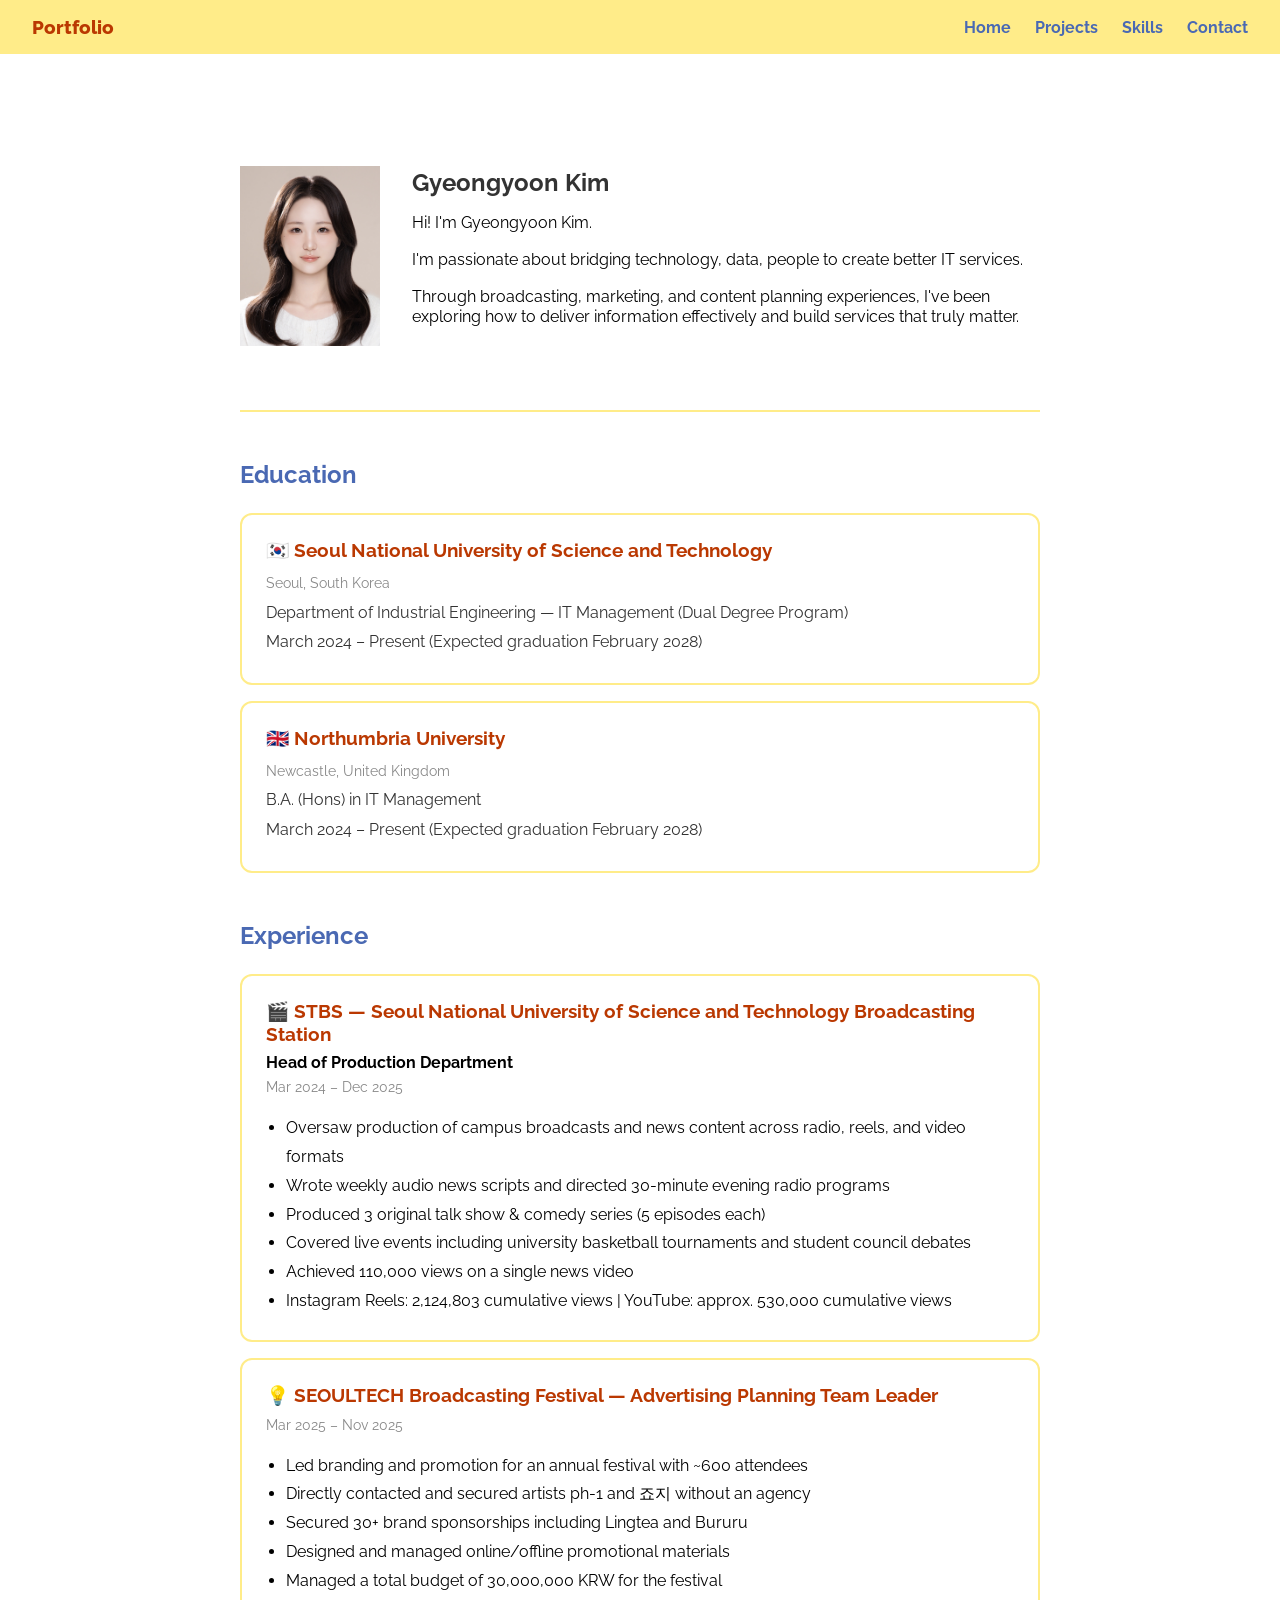
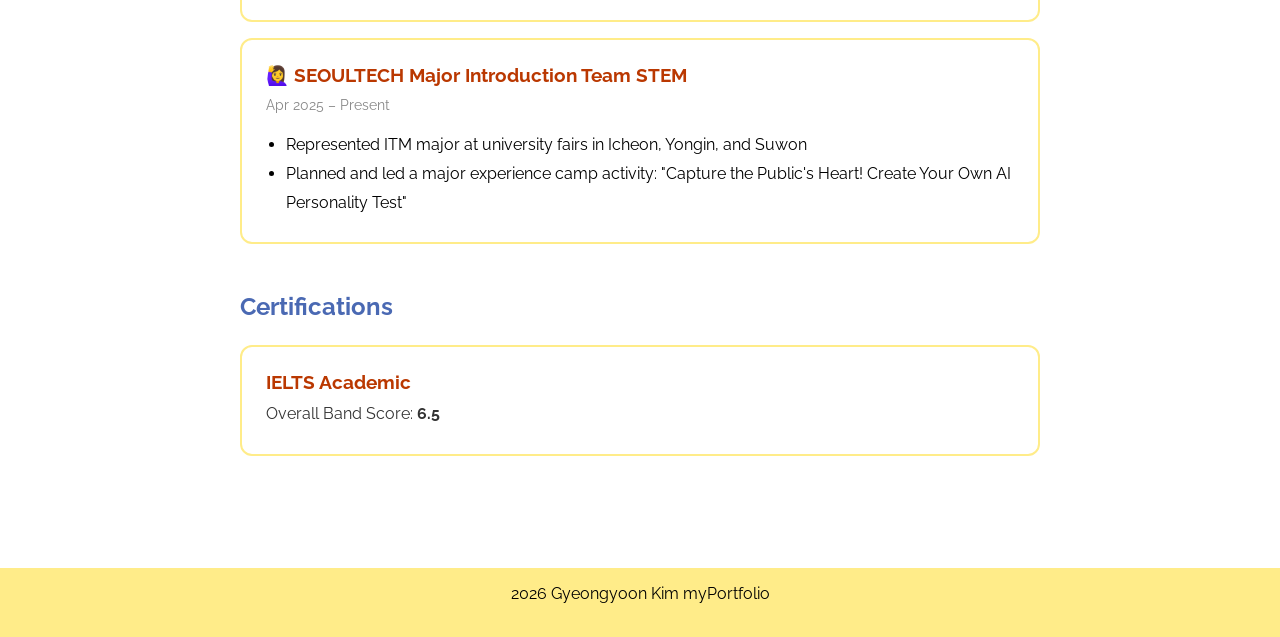
==== index.html @ 22a639b1 "Initial commit: Base files carried over from Assignment 1 for Assignment 2 enhancements" ====
<!DOCTYPE html>
<html lang ="en">

<head>
    <meta charset="UTF-8">
    <meta name="viewport" content="width=device-width, initial-scale=1.0">
    <title>myPortfolio</title>
    <link rel="stylesheet" href="css/style.css">
    <link rel="preconnect" href="https://fonts.googleapis.com">
    <link rel="preconnect" href="https://fonts.gstatic.com" crossorigin>
    <link href="https://fonts.googleapis.com/css2?family=Raleway:ital,wght@0,100..900;1,100..900&display=swap" rel="stylesheet">
</head>

<body>
    <header>
        <nav>
            <a href="index.html" class="nav-logo">Portfolio</a>
            <ul>
                <li><a href="index.html">Home</a></li>
                <li><a href="projects.html">Projects</a></li>
                <li><a href="skills.html">Skills</a></li>
                <li><a href="contact.html">Contact</a></li>
            </ul>
        </nav>

    </header>

    
    <main>
        <section class="hero">
            <img src="assets/images/profile.png" alt="Gyeongyoon Kim">
            <div>
                <h1>Gyeongyoon Kim</h1>
                <p>Hi! I'm Gyeongyoon Kim.</p>
                <p>I'm passionate about bridging technology, data, people to create better IT services.</p>
                <p>Through broadcasting, marketing, and content planning experiences, I've been exploring how to deliver information effectively and build services that truly matter.</p>
            </div>
        </section>
        <section class="education">
            <h2>Education</h2>
    
            <div class="edu-card">
               <h3>🇰🇷 Seoul National University of Science and Technology</h3>
               <p><span class="location">Seoul, South Korea</span></p>
               <p>Department of Industrial Engineering — IT Management (Dual Degree Program)</p>
               <p>March 2024 – Present (Expected graduation February 2028)</p>
            </div>

             <div class="edu-card">
               <h3>🇬🇧 Northumbria University</h3>
               <p><span class="location">Newcastle, United Kingdom</span></p>
               <p>B.A. (Hons) in IT Management</p>
               <p>March 2024 – Present (Expected graduation February 2028)</p>
            </div>
        </section>

        <section class="experience">
            <h2>Experience</h2>

            <div class="exp-card">
                <h3>🎬 STBS — Seoul National University of Science and Technology Broadcasting Station</h3>
                <p class="role">Head of Production Department</p>
                <p><span class="location">Mar 2024 – Dec 2025</span></p>
                <ul>
                    <li>Oversaw production of campus broadcasts and news content across radio, reels, and video formats</li>
                    <li>Wrote weekly audio news scripts and directed 30-minute evening radio programs</li>
                    <li>Produced 3 original talk show & comedy series (5 episodes each)</li>
                    <li>Covered live events including university basketball tournaments and student council debates</li>
                    <li>Achieved 110,000 views on a single news video</li>
                    <li>Instagram Reels: 2,124,803 cumulative views | YouTube: approx. 530,000 cumulative views</li>
                </ul>
            </div>

            <div class="exp-card">
                <h3>💡 SEOULTECH Broadcasting Festival — Advertising Planning Team Leader</h3>
                <p><span class="location">Mar 2025 – Nov 2025</span></p>
                <ul>
                    <li>Led branding and promotion for an annual festival with ~600 attendees</li>
                    <li>Directly contacted and secured artists ph-1 and 죠지 without an agency</li>
                    <li>Secured 30+ brand sponsorships including Lingtea and Bururu</li>
                    <li>Designed and managed online/offline promotional materials</li>
                    <li>Managed a total budget of 30,000,000 KRW for the festival</li>
                </ul>
            </div>

            <div class="exp-card">
                <h3>🙋‍♀️ SEOULTECH Major Introduction Team STEM</h3>
                <p><span class="location">Apr 2025 – Present</span></p>
                <ul>
                    <li>Represented ITM major at university fairs in Icheon, Yongin, and Suwon</li>
                    <li>Planned and led a major experience camp activity: "Capture the Public's Heart! Create Your Own AI Personality Test"</li>
                </ul>
            </div>

        </section>

        <section class="certifications">
            <h2>Certifications</h2>

            <div class="edu-card">
                <h3>IELTS Academic</h3>
                <p>Overall Band Score: <strong>6.5</strong></p>
            </div>

        </section>


    </main>
    <footer>
        <p>2026 Gyeongyoon Kim myPortfolio</p>

    </footer>
</body>

</html>
---- css/style.css ----
:root {
    --primary-color: #BA3801;
    --accent-color: #4A69B3;
    --highlight-color: #FFEC89;
    --text-color: #333333;
    --bg-color: #ffffff;
}


* {
    margin: 0;
    padding: 0;

}

body {
    font-family: 'Raleway'
}


nav {
    background-color: var(--highlight-color);
    padding: 16px 32px;
    display: flex;
    justify-content: space-between;
    align-items: center;
}

nav ul {
    display: flex;
    list-style: none;
    gap: 24px;
}

nav a {
    text-decoration: none;
    color: var(--accent-color);
    font-weight: bold;
}

.nav-logo {
    font-weight: 800;
    font-size: 1.2rem;
    color: var(--primary-color);
    text-decoration: none;
}

main {
    max-width: 800px;
    margin: 0 auto;
    padding: 48px 24px;
}

footer {
    background-color: var(--highlight-color);
    text-align: center;
    padding: 16px;
    margin-top: 48px;
}

nav a:hover {
    color: var(--primary-color);
}

h1 {
    color: var(--text-color);
    margin-bottom: 16px;
}




.hero {
    display: flex;
    align-items: center;
    gap: 32px;
    padding: 64px 0;
    border-bottom: 2px solid var(--highlight-color);
}

.hero img {
    width: 150px;
    height: 180px;
    object-fit: cover;
    
}

p {
    line-height: 1.3;
    margin-bottom: 16px;
}

.education {
    margin-top: 48px;
}

.education h2 {
    color: var(--accent-color);
    margin-bottom: 24px;
}

.edu-card {
    border: 2px solid var(--highlight-color);
    border-radius: 12px;
    padding: 24px;
    margin-bottom: 16px;
}

.edu-card h3 {
    color: var(--primary-color);
    margin-bottom: 8px;
}

.edu-card p {
    color: var(--text-color);
    line-height: 1.6;
    margin-bottom: 4px;
}

.location {
    color: #888888;
    font-size: 14px;
}

.experience {
    margin-top: 48px;
}

.experience h2 {
    color: var(--accent-color);
    margin-bottom: 24px;
}

.exp-card {
    border: 2px solid var(--highlight-color);
    border-radius: 12px;
    padding: 24px;
    margin-bottom: 16px;
}

.exp-card h3 {
    color: var(--primary-color);
    margin-bottom: 8px;
}

.exp-card ul {
    margin-top: 8px;
    padding-left: 20px;
}

.exp-card li {
    line-height: 1.8;
}

.role {
    font-weight: bold;
    margin-bottom: 4px;
}

.certifications {
    margin-top: 48px;
}

.certifications h2 {
    color: var(--accent-color);
    margin-bottom: 24px;
}

/*project.html*/
.projects-grid {
    display: grid;
    grid-template-columns: repeat(2, 1fr);
    gap: 24px;
    margin-top: 32px;
}

.project-card {
    border: 1.3px solid var(--highlight-color);
    border-radius: 12px;
    overflow: hidden;
}

.project-card img {
    width: 100%;
    height: 200px;
    object-fit: cover;
}

.project-placeholder {
    width: 100%;
    height: 200px;
    background-color: var(--highlight-color);
}

.project-info {
    padding: 16px;
}

.project-info h3 {
    color: var(--text-color);
    margin-bottom: 8px;
}

.project-info p {
    color: #888888;
    line-height: 1.6;
}


/* Contact Form*/
form {
    display: flex;
    flex-direction: column;
    gap: 8px;
    max-width: 560px;
}

form label {
    font-weight: 700;
    color: var(--text-color);
    margin-top: 8px;
}

form input[type="text"],
form input[type="email"],
form textarea {
    padding: 12px 16px;
    border: 2px solid var(--highlight-color);
    border-radius: 8px;
    font-family: 'Raleway', sans-serif;
    font-size: 15px;
    color: var(--text-color);
    outline: none;
    transition: border-color 0.2s;
}

form input[type="text"]:focus,
form input[type="email"]:focus,
form textarea:focus {
    border-color: var(--accent-color);
}

form textarea {
    height: 160px;
    resize: vertical;
}

form input[type="submit"] {
    margin-top: 8px;
    padding: 12px;
    background-color: var(--accent-color);
    color: white;
    border: none;
    border-radius: 8px;
    font-family: 'Raleway', sans-serif;
    font-size: 15px;
    font-weight: 700;
    cursor: pointer;
    transition: background-color 0.2s;
}

form input[type="submit"]:hover {
    background-color: var(--primary-color);
}


/* Skills */
.skill-section {
    margin-top: 40px;
}

.skill-section h2 {
    color: var(--accent-color);
    margin-bottom: 16px;
}

.skill-tags {
    display: flex;
    flex-wrap: wrap;
    gap: 10px;
}

.tag {
    background-color: var(--highlight-color);
    color: var(--text-color);
    padding: 8px 18px;
    border-radius: 999px;
    font-weight: 600;
    font-size: 14px;
}


@media (min-width: 481px) and (max-width: 768px) {
    
    nav {
        flex-direction: column;
        align-items: center;
        gap: 12px;
    }    
    
    
    nav ul {
        gap: 16px;
    }

    main {
        padding: 40px 20px;
    }

    .hero {
        flex-direction: column;
        align-items: flex-start;
        gap: 20px;
        padding: 48px 0;
    }

    .hero img {
        width: 120px;
        height: 144px;
    }

    .projects-grid {
        grid-template-columns: 1fr;
        gap: 16px;
    }
}

@media (max-width: 480px) {
    nav ul {
        flex-direction: column;
        align-items: flex-start;
        gap: 8px;
    }

    h1 {
        font-size: 24px;
    }

    main {
        padding: 24px 12px;
    }

    .hero {
        flex-direction: column;
        align-items: center;
        text-align: center;
        padding: 32px 0;
    }
    
    .hero img {
        width: 100px;
        height: 120px;
    }

    .projects-grid {
        grid-template-columns: 1fr;
    }
}
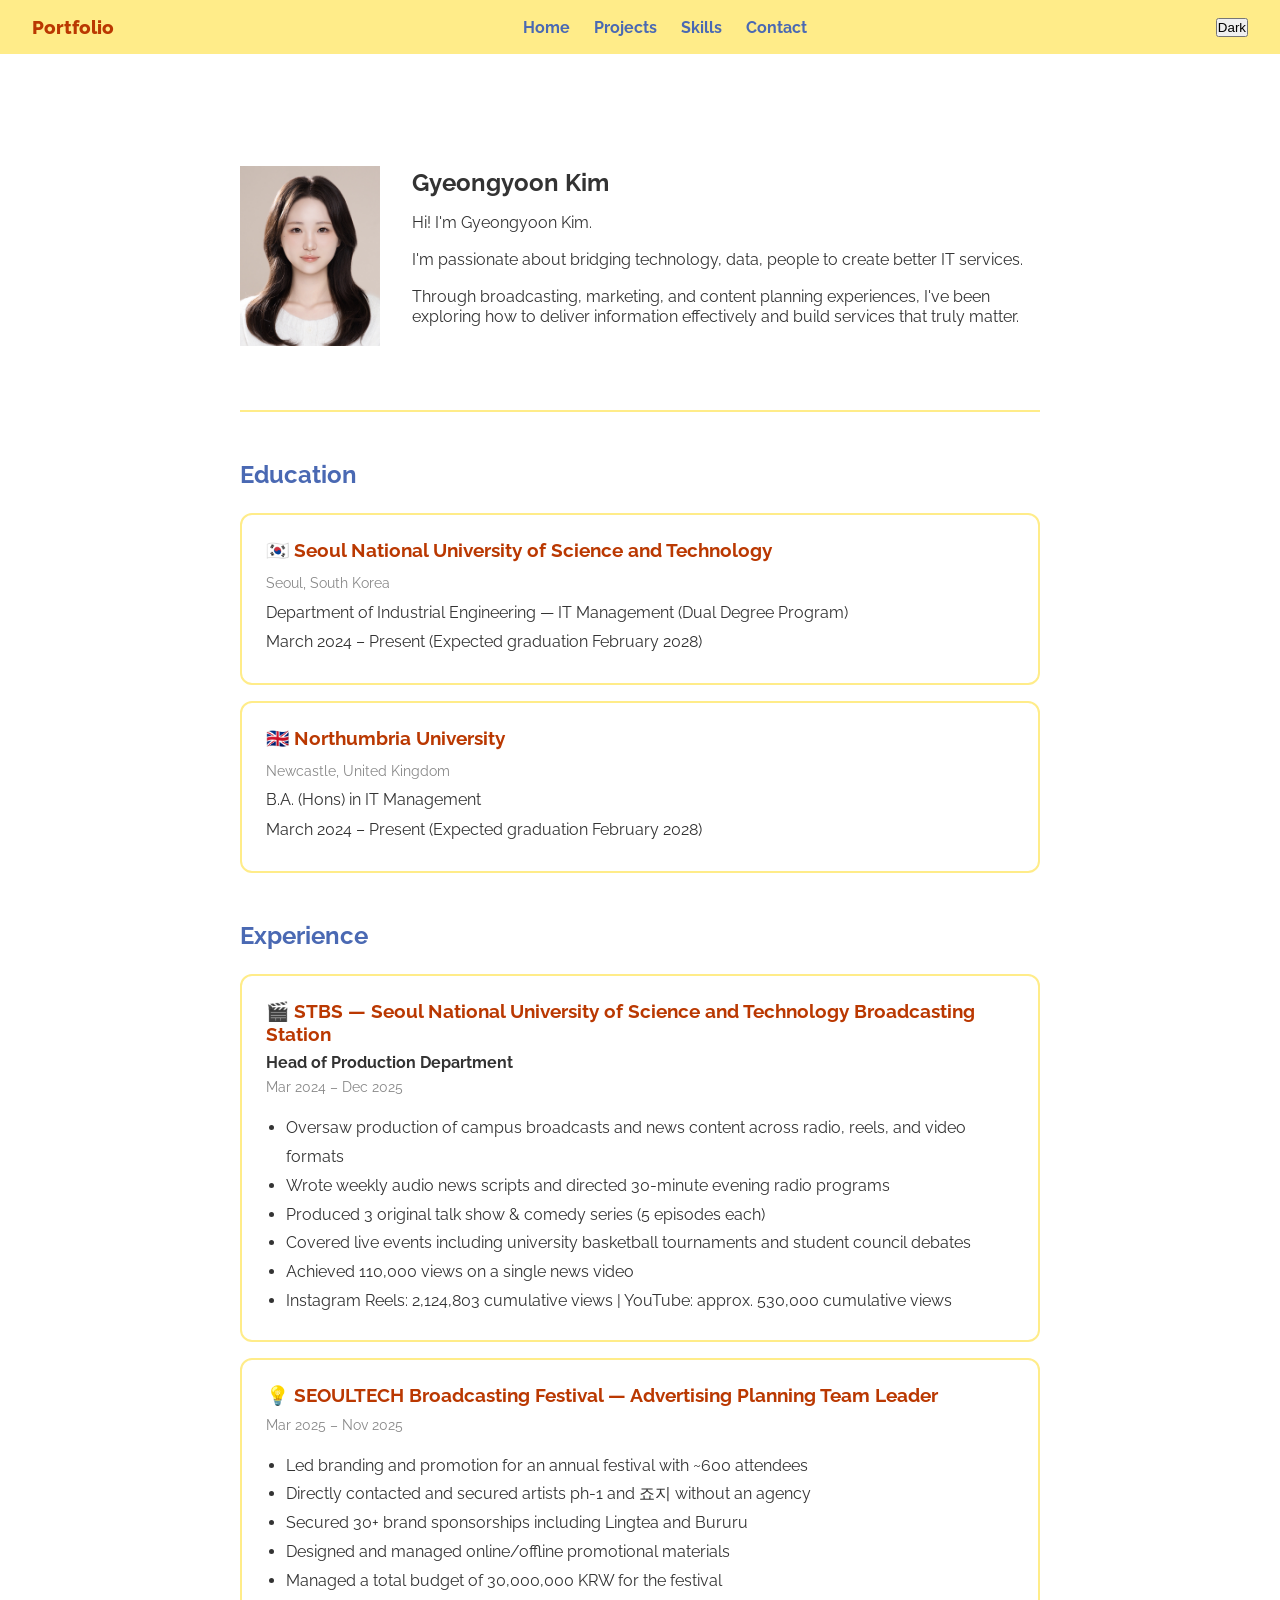
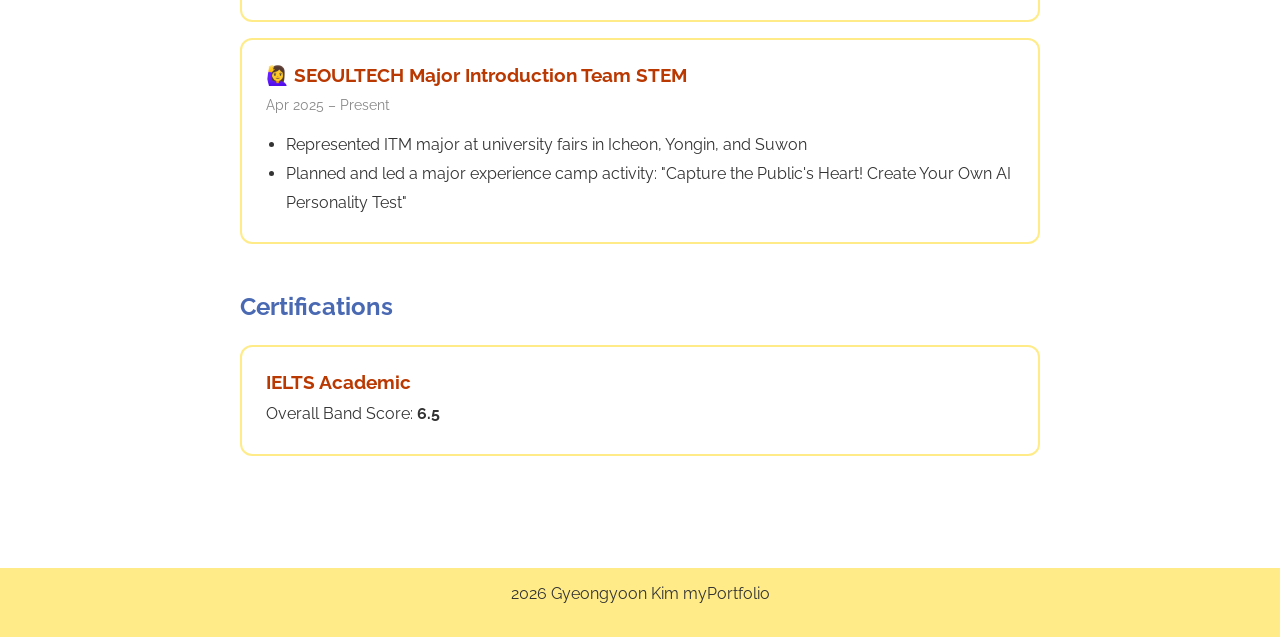
==== commit 57a20d66: "feat: add theme switcher with dark mode toggle" ====
--- a/index.html
+++ b/index.html
@@ -21,6 +21,7 @@
                 <li><a href="skills.html">Skills</a></li>
                 <li><a href="contact.html">Contact</a></li>
             </ul>
+            <button id="theme-toggle" onclick="toggleTheme()">Dark</button>
         </nav>
 
     </header>
@@ -110,6 +111,7 @@
         <p>2026 Gyeongyoon Kim myPortfolio</p>
 
     </footer>
+    <script src="theme.js"></script>
 </body>
 
 </html>
--- a/css/style.css
+++ b/css/style.css
@@ -6,6 +6,13 @@
     --bg-color: #ffffff;
 }
 
+body.dark-mode {
+    --primary-color: #ff6b35;
+    --accent-color: #7b9fd4;
+    --highlight-color: #2a2a2a;
+    --text-color: #e0e0e0;
+    --bg-color: #121212;
+}
 
 * {
     margin: 0;
@@ -14,7 +21,10 @@
 }
 
 body {
-    font-family: 'Raleway'
+    font-family: 'Raleway';
+    background-color: var(--bg-color);
+    color: var(--text-color);
+    transition: background-color 0.3s, color 0.3s;
 }
 
 
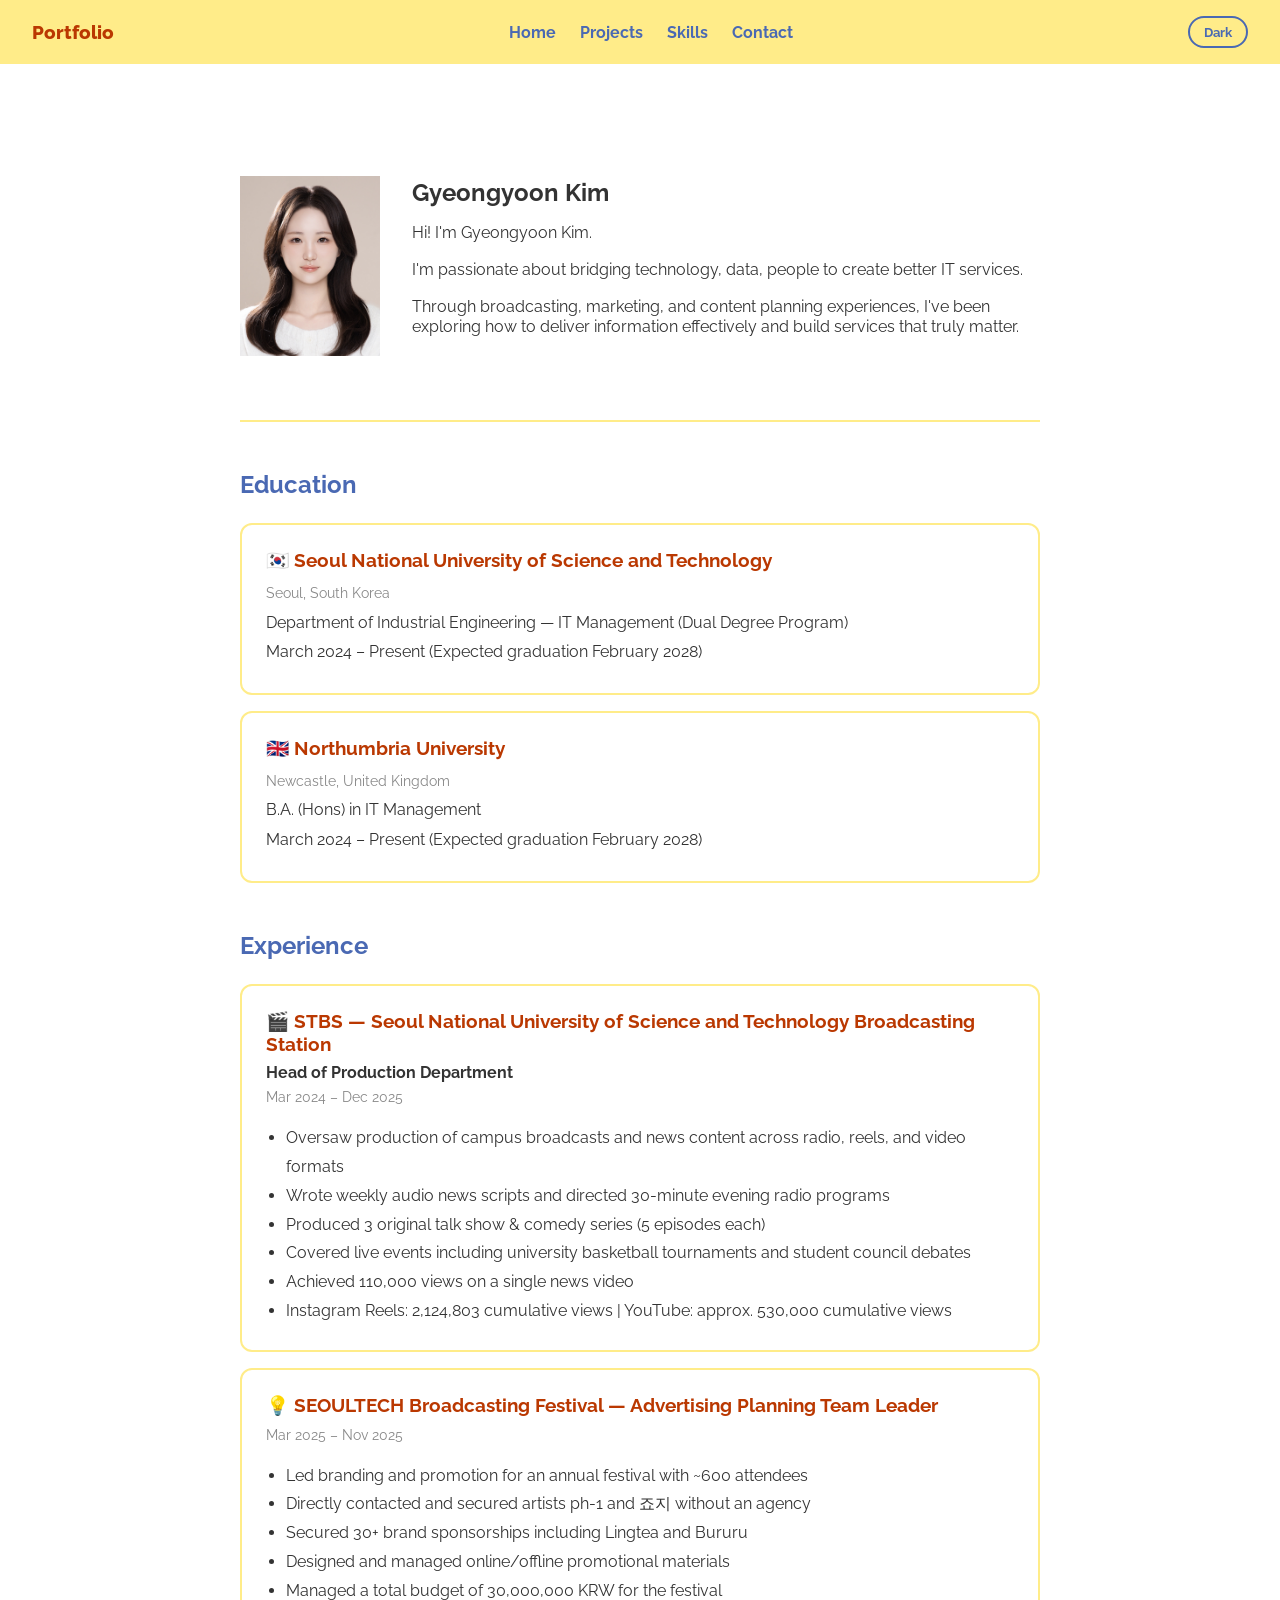
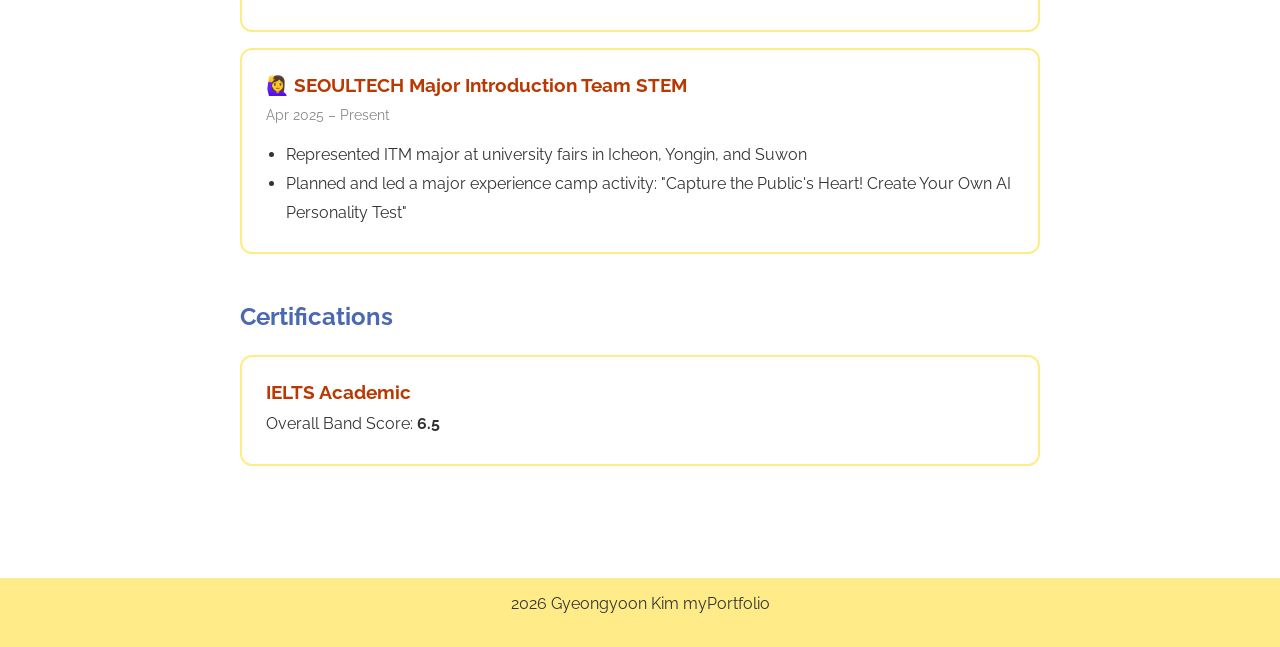
==== commit 5f0e9a79: "feat: add project filtering with JavaScript and styling" ====
--- a/index.html
+++ b/index.html
@@ -111,7 +111,7 @@
         <p>2026 Gyeongyoon Kim myPortfolio</p>
 
     </footer>
-    <script src="theme.js"></script>
+    <script src="script.js"></script>
 </body>
 
 </html>
--- a/css/style.css
+++ b/css/style.css
@@ -365,4 +365,68 @@
     .projects-grid {
         grid-template-columns: 1fr;
     }
+}
+
+#theme-toggle {
+    background: none;
+    border: 2px solid var(--accent-color);
+    color: var(--accent-color);
+    padding: 6px 14px;
+    border-radius: 999px;
+    font-family: 'Raleway', sans-serif;
+    font-weight: 700;
+    cursor: pointer;
+    transition: all 0.2s;
+}
+
+#theme-toggle:hover {
+    background-color: var(--accent-color);
+    color: white;
+}
+
+/* Filter Buttons */
+.filter-buttons {
+    display: flex;
+    flex-wrap: wrap;
+    gap: 10px;
+    margin-bottom: 32px;
+}
+
+.filter-btn {
+    background: none;
+    border: 2px solid var(--accent-color);
+    color: var(--accent-color);
+    padding: 6px 16px;
+    border-radius: 999px;
+    font-family: 'Raleway', sans-serif;
+    font-weight: 700;
+    font-size: 14px;
+    cursor: pointer;
+    transition: all 0.2s;
+}
+
+.filter-btn:hover {
+    background-color: var(--accent-color);
+    color: white;
+}
+
+.filter-btn.active {
+    background-color: var(--accent-color);
+    color: white;
+}
+
+/* Project Tags */
+.project-tags {
+    display: flex;
+    flex-wrap: wrap;
+    gap: 6px;
+    margin-top: 8px;
+}
+
+.project-tags .tag {
+    font-size: 12px;
+    padding: 4px 10px;
+    background-color: var(--highlight-color);
+    border-radius: 999px;
+    font-weight: 600;
 }
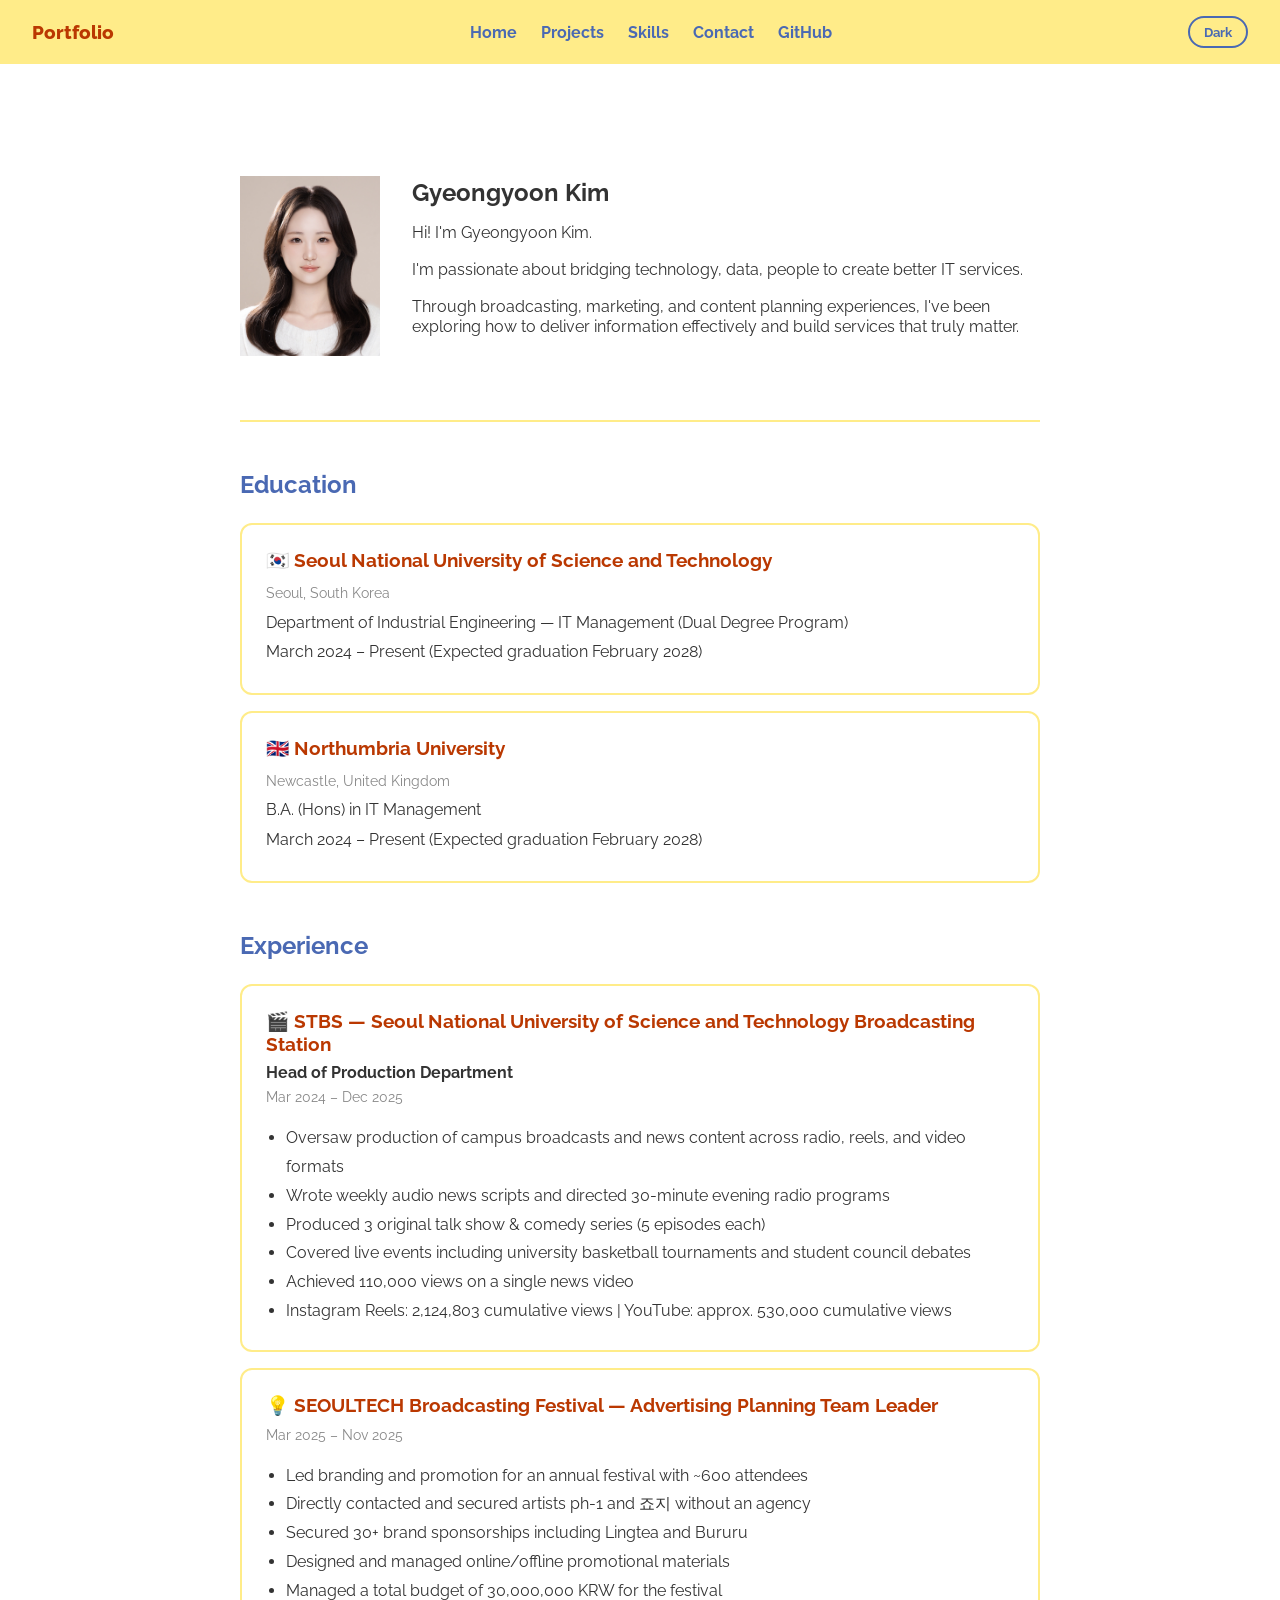
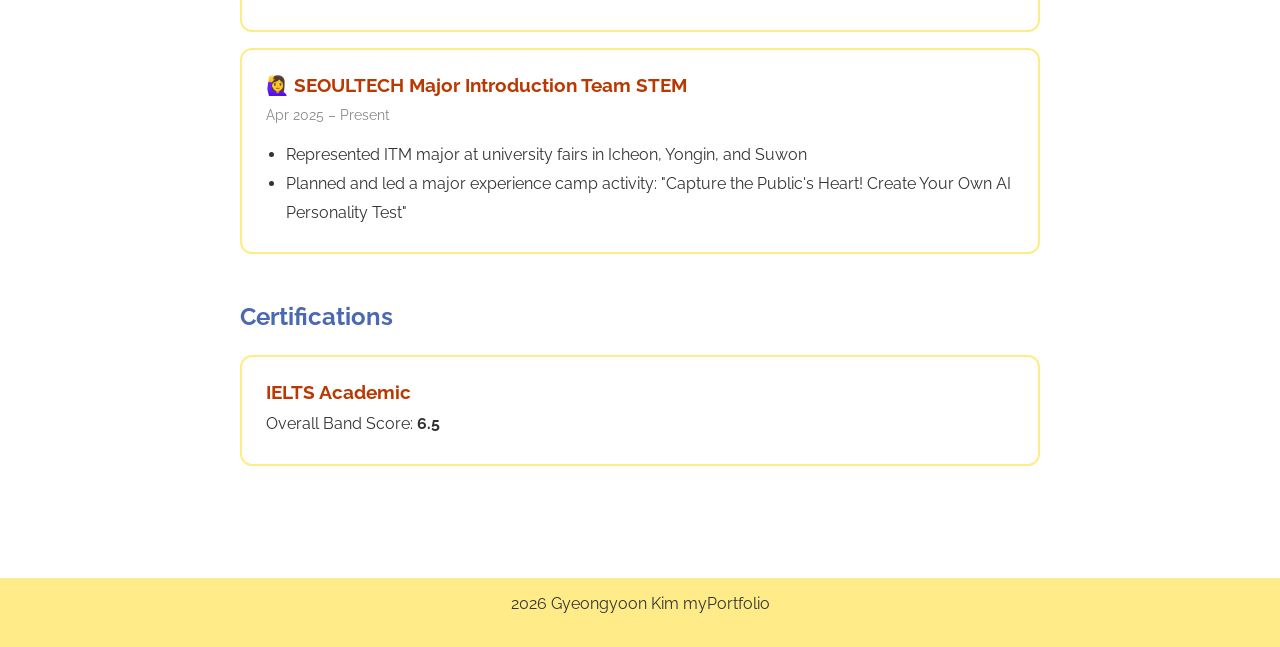
==== commit 36296201: "feat: add GitHub page and navigation link" ====
--- a/index.html
+++ b/index.html
@@ -20,6 +20,7 @@
                 <li><a href="projects.html">Projects</a></li>
                 <li><a href="skills.html">Skills</a></li>
                 <li><a href="contact.html">Contact</a></li>
+                <li><a href="github.html">GitHub</a></li>
             </ul>
             <button id="theme-toggle" onclick="toggleTheme()">Dark</button>
         </nav>
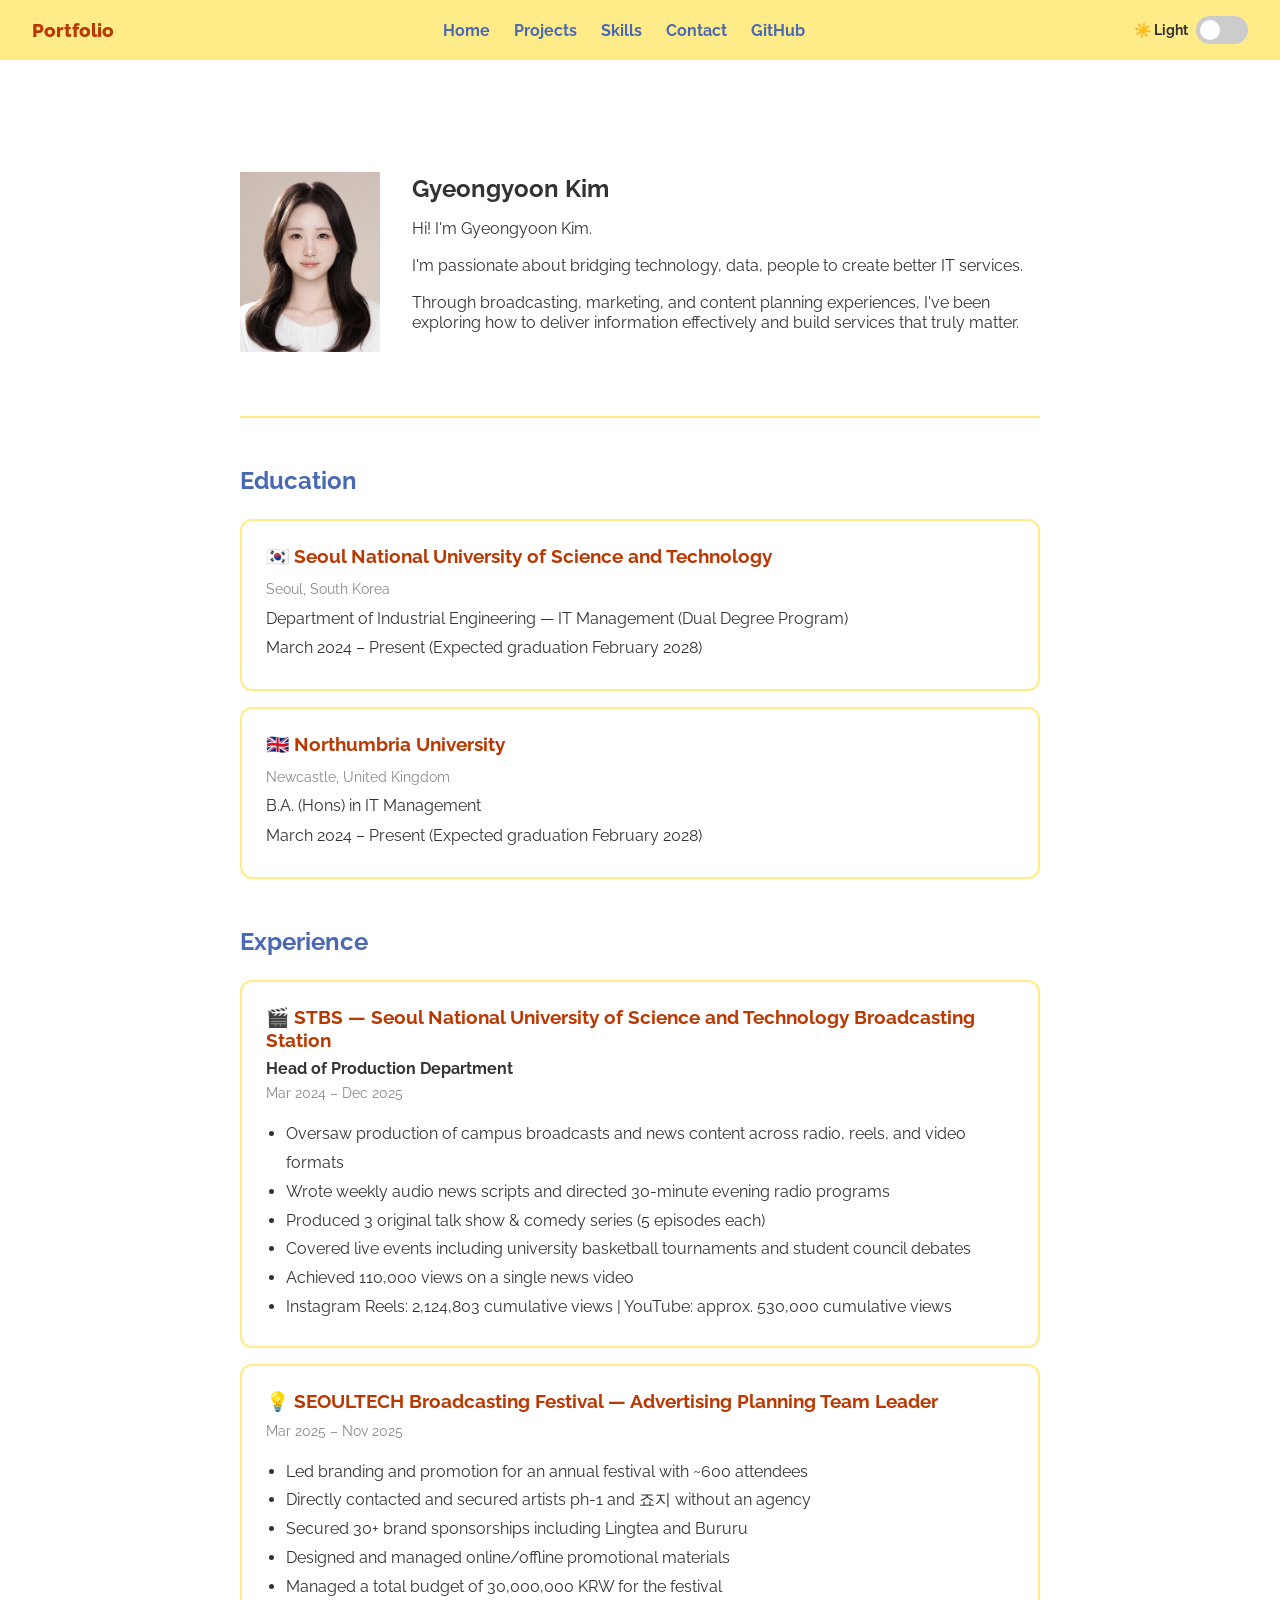
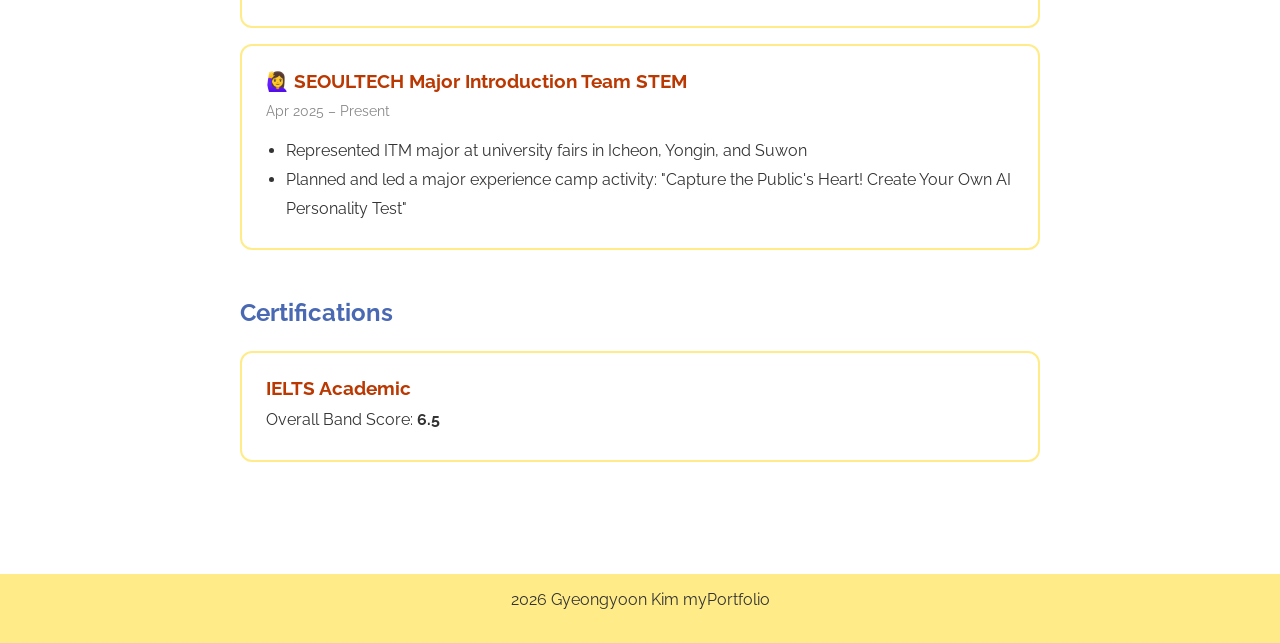
==== commit 3342be42: "style: replace theme button with toggle switch UI" ====
--- a/index.html
+++ b/index.html
@@ -1,5 +1,5 @@
 <!DOCTYPE html>
-<html lang ="en">
+<html lang="en">
 
 <head>
     <meta charset="UTF-8">
@@ -8,7 +8,8 @@
     <link rel="stylesheet" href="css/style.css">
     <link rel="preconnect" href="https://fonts.googleapis.com">
     <link rel="preconnect" href="https://fonts.gstatic.com" crossorigin>
-    <link href="https://fonts.googleapis.com/css2?family=Raleway:ital,wght@0,100..900;1,100..900&display=swap" rel="stylesheet">
+    <link href="https://fonts.googleapis.com/css2?family=Raleway:ital,wght@0,100..900;1,100..900&display=swap"
+        rel="stylesheet">
 </head>
 
 <body>
@@ -22,12 +23,17 @@
                 <li><a href="contact.html">Contact</a></li>
                 <li><a href="github.html">GitHub</a></li>
             </ul>
-            <button id="theme-toggle" onclick="toggleTheme()">Dark</button>
+            <div class="theme-toggle-wrapper">
+                <span id="theme-label">☀️ Light</span>
+                <button id="theme-toggle" onclick="toggleTheme()" aria-label="Toggle theme">
+                    <span class="toggle-slider"></span>
+                </button>
+            </div>
         </nav>
 
     </header>
 
-    
+
     <main>
         <section class="hero">
             <img src="assets/images/profile.png" alt="Gyeongyoon Kim">
@@ -35,24 +41,25 @@
                 <h1>Gyeongyoon Kim</h1>
                 <p>Hi! I'm Gyeongyoon Kim.</p>
                 <p>I'm passionate about bridging technology, data, people to create better IT services.</p>
-                <p>Through broadcasting, marketing, and content planning experiences, I've been exploring how to deliver information effectively and build services that truly matter.</p>
+                <p>Through broadcasting, marketing, and content planning experiences, I've been exploring how to deliver
+                    information effectively and build services that truly matter.</p>
             </div>
         </section>
         <section class="education">
             <h2>Education</h2>
-    
+
             <div class="edu-card">
-               <h3>🇰🇷 Seoul National University of Science and Technology</h3>
-               <p><span class="location">Seoul, South Korea</span></p>
-               <p>Department of Industrial Engineering — IT Management (Dual Degree Program)</p>
-               <p>March 2024 – Present (Expected graduation February 2028)</p>
+                <h3>🇰🇷 Seoul National University of Science and Technology</h3>
+                <p><span class="location">Seoul, South Korea</span></p>
+                <p>Department of Industrial Engineering — IT Management (Dual Degree Program)</p>
+                <p>March 2024 – Present (Expected graduation February 2028)</p>
             </div>
 
-             <div class="edu-card">
-               <h3>🇬🇧 Northumbria University</h3>
-               <p><span class="location">Newcastle, United Kingdom</span></p>
-               <p>B.A. (Hons) in IT Management</p>
-               <p>March 2024 – Present (Expected graduation February 2028)</p>
+            <div class="edu-card">
+                <h3>🇬🇧 Northumbria University</h3>
+                <p><span class="location">Newcastle, United Kingdom</span></p>
+                <p>B.A. (Hons) in IT Management</p>
+                <p>March 2024 – Present (Expected graduation February 2028)</p>
             </div>
         </section>
 
@@ -64,7 +71,8 @@
                 <p class="role">Head of Production Department</p>
                 <p><span class="location">Mar 2024 – Dec 2025</span></p>
                 <ul>
-                    <li>Oversaw production of campus broadcasts and news content across radio, reels, and video formats</li>
+                    <li>Oversaw production of campus broadcasts and news content across radio, reels, and video formats
+                    </li>
                     <li>Wrote weekly audio news scripts and directed 30-minute evening radio programs</li>
                     <li>Produced 3 original talk show & comedy series (5 episodes each)</li>
                     <li>Covered live events including university basketball tournaments and student council debates</li>
@@ -90,7 +98,8 @@
                 <p><span class="location">Apr 2025 – Present</span></p>
                 <ul>
                     <li>Represented ITM major at university fairs in Icheon, Yongin, and Suwon</li>
-                    <li>Planned and led a major experience camp activity: "Capture the Public's Heart! Create Your Own AI Personality Test"</li>
+                    <li>Planned and led a major experience camp activity: "Capture the Public's Heart! Create Your Own
+                        AI Personality Test"</li>
                 </ul>
             </div>
 
--- a/css/style.css
+++ b/css/style.css
@@ -368,20 +368,34 @@
 }
 
 #theme-toggle {
-    background: none;
-    border: 2px solid var(--accent-color);
-    color: var(--accent-color);
-    padding: 6px 14px;
+    width: 52px;
+    height: 28px;
+    background-color: #cccccc;
+    border: none;
     border-radius: 999px;
-    font-family: 'Raleway', sans-serif;
-    font-weight: 700;
     cursor: pointer;
-    transition: all 0.2s;
-}
-
-#theme-toggle:hover {
+    position: relative;
+    transition: background-color 0.3s;
+    flex-shrink: 0;
+}
+
+#theme-toggle .toggle-slider {
+    position: absolute;
+    top: 4px;
+    left: 4px;
+    width: 20px;
+    height: 20px;
+    background-color: white;
+    border-radius: 50%;
+    transition: transform 0.3s;
+}
+
+body.dark-mode #theme-toggle {
     background-color: var(--accent-color);
-    color: white;
+}
+
+body.dark-mode #theme-toggle .toggle-slider {
+    transform: translateX(24px);
 }
 
 /* Filter Buttons */
@@ -429,4 +443,127 @@
     background-color: var(--highlight-color);
     border-radius: 999px;
     font-weight: 600;
+}
+
+/* GitHub Profile */
+.github-profile-card {
+    display: flex;
+    align-items: center;
+    gap: 32px;
+    padding: 32px;
+    border: 2px solid var(--highlight-color);
+    border-radius: 12px;
+    margin-bottom: 48px;
+}
+
+.github-avatar {
+    width: 120px;
+    height: 120px;
+    border-radius: 50%;
+    object-fit: cover;
+}
+
+.github-profile-info h2 {
+    color: var(--primary-color);
+    margin-bottom: 8px;
+}
+
+.github-bio {
+    color: #888888;
+    margin-bottom: 16px;
+}
+
+.github-stats {
+    display: flex;
+    gap: 24px;
+}
+
+.stat {
+    display: flex;
+    flex-direction: column;
+    align-items: center;
+}
+
+.stat-number {
+    font-size: 1.4rem;
+    font-weight: 800;
+    color: var(--accent-color);
+}
+
+.stat-label {
+    font-size: 12px;
+    color: #888888;
+}
+
+/* Repo Cards */
+#repos-grid {
+    display: grid;
+    grid-template-columns: repeat(2, 1fr);
+    gap: 20px;
+    margin-top: 24px;
+}
+
+.repo-card {
+    border: 2px solid var(--highlight-color);
+    border-radius: 12px;
+    padding: 20px;
+    transition: border-color 0.2s;
+}
+
+.repo-card:hover {
+    border-color: var(--accent-color);
+}
+
+.repo-card h3 {
+    margin-bottom: 8px;
+}
+
+.repo-card h3 a {
+    color: var(--primary-color);
+    text-decoration: none;
+    font-weight: 700;
+}
+
+.repo-card h3 a:hover {
+    color: var(--accent-color);
+}
+
+.repo-description {
+    color: #888888;
+    font-size: 14px;
+    margin-bottom: 12px;
+    line-height: 1.5;
+}
+
+.repo-info {
+    display: flex;
+    gap: 16px;
+    font-size: 13px;
+    font-weight: 600;
+    color: var(--text-color);
+}
+
+.repo-language {
+    background-color: var(--highlight-color);
+    padding: 2px 10px;
+    border-radius: 999px;
+    font-size: 12px;
+}
+
+.error {
+    color: var(--primary-color);
+    font-weight: 600;
+}
+
+.theme-toggle-wrapper {
+    display: flex;
+    align-items: center;
+    gap: 8px;
+}
+
+#theme-label {
+    font-size: 14px;
+    font-weight: 700;
+    color: var(--text-color);
+    white-space: nowrap;
 }
